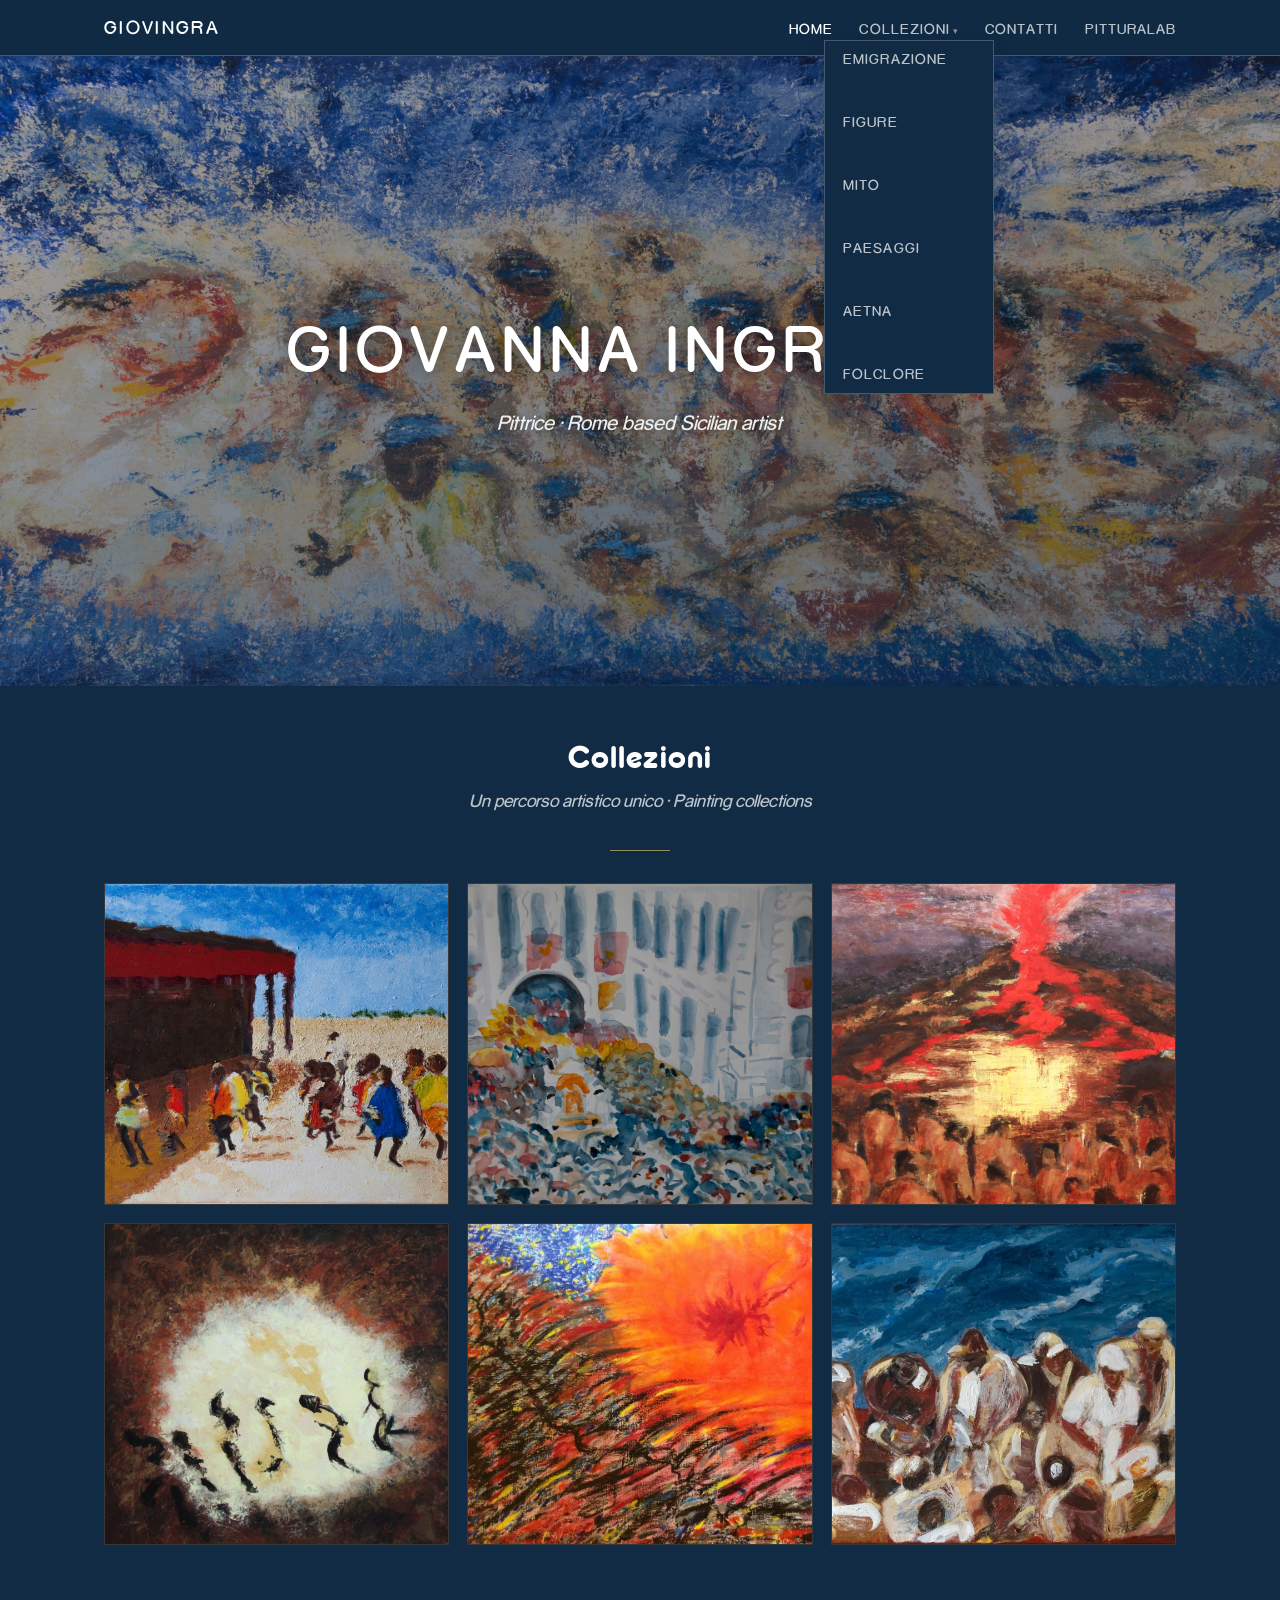
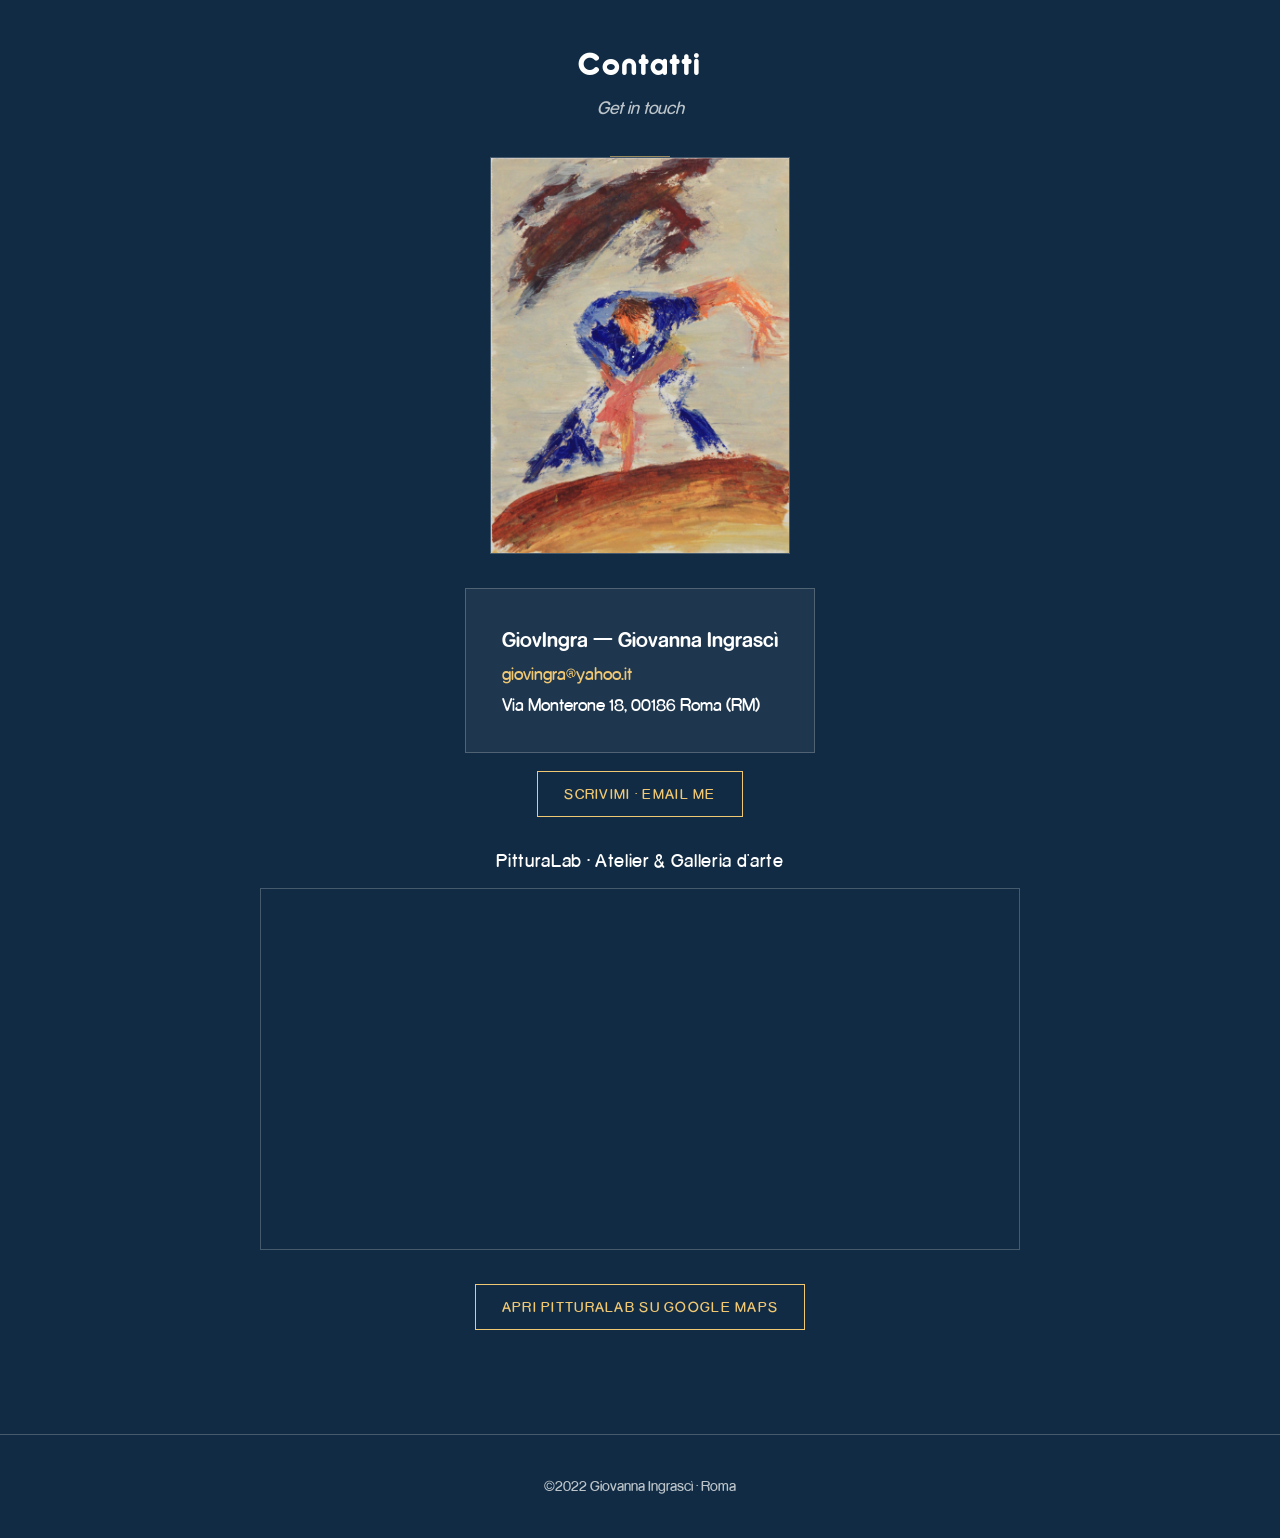
==== index.html @ 83bb87ff "Add files via upload" ====
<!DOCTYPE html>
<html lang="it">
<head>
<meta charset="UTF-8">
<meta name="viewport" content="width=device-width, initial-scale=1">
<title>Artist In Rome | GiovIngra — Giovanna Ingrascì Pittrice</title>
<meta name="description" content="Discover the painting collections by GiovIngra Giovanna Ingrascì, Rome based Sicilian artist">
<meta property="og:title" content="Artist In Rome | GiovIngra Giovanna Ingrascì Pittrice">
<meta property="og:description" content="Discover the painting collections by GiovIngra Giovanna Ingrascì, Rome based Sicilian artist">
<meta property="og:type" content="website">
<meta property="og:url" content="https://www.giovingra.com">
<meta property="og:image" content="images/83c18c6703744e218dd965d51848199d.jpg">
<link rel="stylesheet" href="style.css">
</head>
<body>

<header class="site-header">
  <nav class="nav">
    <span class="brand">GiovIngra</span>
    <button class="nav-toggle" aria-label="Menu">&#9776;</button>
    <ul id="menu">
      <li><a href="index.html" class="active">Home</a></li>
      <li class="has-drop"><a href="index.html#collezioni">Collezioni</a>
        <ul class="dropdown">
          <li><a href="emigrazione.html">Emigrazione</a></li>
          <li><a href="figure.html">Figure</a></li>
          <li><a href="mito.html">Mito</a></li>
          <li><a href="paesaggi.html">Paesaggi</a></li>
          <li><a href="aetna.html">Aetna</a></li>
          <li><a href="folclore.html">Folclore</a></li>
        </ul>
      </li>
      <li><a href="index.html#contatti">Contatti</a></li>
      <li><a href="pitturalab.html">PitturaLab</a></li>
    </ul>
  </nav>
</header>

<section class="hero-banner" style="background-image:url('images/83c18c6703744e218dd965d51848199d.jpg')">
  <div class="inner">
    <h1>Giovanna Ingrascì</h1>
    <p class="tagline">Pittrice &middot; Rome based Sicilian artist</p>
  </div>
</section>

<!-- COLLEZIONI — each thumbnail links to its collection; name shows on hover -->
<section id="collezioni" class="section">
  <h2>Collezioni</h2>
  <p class="sub">Un percorso artistico unico &middot; Painting collections</p>
  <div class="divider"></div>
  <div class="gallery" style="margin-top:32px">

    <a class="collink" href="figure.html">
      <img src="images/4eb9692d2bee469a90c277a0fabdf2e4.jpg" alt="Collezione Figure" loading="lazy">
      <span class="label">Figure</span>
    </a>

    <a class="collink" href="folclore.html">
      <img src="images/0bdeda0271964d248c1760bb34fb7f2d.jpg" alt="Collezione Folclore" loading="lazy">
      <span class="label">Folclore</span>
    </a>

    <a class="collink" href="aetna.html">
      <img src="images/0c5dcab2f1554b5184cb44decdf5c865.jpg" alt="Collezione Aetna" loading="lazy">
      <span class="label">Aetna</span>
    </a>

    <a class="collink" href="mito.html">
      <img src="images/c11b7d2f71674c95960340eeabd93ee1.jpg" alt="Collezione Mito" loading="lazy">
      <span class="label">Mito</span>
    </a>

    <a class="collink" href="paesaggi.html">
      <img src="images/17d9472fa26e437b8615bff3c9b8caa6.jpg" alt="Collezione Paesaggi" loading="lazy">
      <span class="label">Paesaggi</span>
    </a>

    <a class="collink" href="emigrazione.html">
      <img src="images/91cae16fbb894a15b000e4ed913a58af.jpg" alt="Collezione Emigrazione" loading="lazy">
      <span class="label">Emigrazione</span>
    </a>

  </div>
</section>

<!-- CONTATTI -->
<section id="contatti" class="section contact">
  <h2>Contatti</h2>
  <p class="sub">Get in touch</p>
  <div class="divider"></div>
  <img class="contact-img" src="images/9e46b8d1159d46aba63ef789934dd53e.jpg" alt="Bozzetto di Giovanna Ingrascì" loading="lazy">
  <div class="card">
    <p class="name">GiovIngra — Giovanna Ingrascì</p>
    <p><a href="mailto:giovingra@yahoo.it">giovingra@yahoo.it</a></p>
    <p>Via Monterone 18, 00186 Roma (RM)</p>
  </div>
  <div>
    <a class="btn" href="mailto:giovingra@yahoo.it">Scrivimi · Email me</a>
  </div>
  <p class="place">PitturaLab &middot; Atelier &amp; Galleria d'arte</p>
  <div class="map-wrap">
    <iframe title="PitturaLab — Via Monterone 18, Roma" loading="lazy"
      src="https://www.google.com/maps?q=PitturaLab,+Via+Monterone+18,+00186+Roma&output=embed"
      referrerpolicy="no-referrer-when-downgrade"></iframe>
  </div>
  <p><a class="btn" href="https://maps.app.goo.gl/y9eD7Dsu4pyzHqG5A" target="_blank" rel="noopener">Apri PitturaLab su Google Maps</a></p>
</section>

<footer class="site-footer">
  <p>&copy;2022 Giovanna Ingrascì &middot; Roma</p>
</footer>

<script>
  var t=document.querySelector('.nav-toggle'),m=document.getElementById('menu');
  if(t){t.addEventListener('click',function(){m.classList.toggle('open');});}
</script>
</body>
</html>
---- style.css ----
/* GiovIngra — Giovanna Ingrascì — portfolio
   Clean static rebuild. Single stylesheet, no dependencies. */

@font-face{
  font-family:"Rocko";
  src:url("fonts/Rocko-Regular.ttf") format("truetype");
  font-weight:400;font-style:normal;font-display:swap;
}
@font-face{
  font-family:"Rocko";
  src:url("fonts/Rocko-Bold.ttf") format("truetype");
  font-weight:700;font-style:normal;font-display:swap;
}
@font-face{
  font-family:"Rocko Ultra";
  src:url("fonts/Rocko-Ultra.ttf") format("truetype");
  font-weight:400;font-style:normal;font-display:swap;
}
@font-face{
  font-family:"Rocko Ultra";
  src:url("fonts/Rocko-UltraBold.ttf") format("truetype");
  font-weight:700;font-style:normal;font-display:swap;
}

:root{
  --ink:#ffffff;                  /* main text: white */
  --muted:rgba(255,255,255,.72);
  --line:rgba(255,255,255,.22);
  --bg:#102B43;                   /* site background: exact blue from original site */
  --bg-soft:rgba(255,255,255,.06);
  --accent:#f0c873;               /* warm gold accent on blue */
  --max:1120px;
}

*{box-sizing:border-box}
html{scroll-behavior:smooth}
body{
  margin:0;
  font-family:"Rocko","Georgia","Times New Roman",serif;
  color:var(--ink);
  background:var(--bg);
  line-height:1.6;
  -webkit-font-smoothing:antialiased;
}
img{max-width:100%;display:block}
a{color:var(--accent);text-decoration:none}
a:hover{text-decoration:underline}

/* ---- Header / nav ---- */
.site-header{
  position:sticky;top:0;z-index:50;
  background:rgba(16,43,67,.92);
  backdrop-filter:blur(6px);
  border-bottom:1px solid var(--line);
}
.nav{
  max-width:var(--max);margin:0 auto;
  display:flex;align-items:center;justify-content:space-between;
  padding:14px 24px;gap:16px;
}
.brand{
  font-family:"Rocko","Georgia",serif;
  font-size:1.05rem;letter-spacing:.14em;text-transform:uppercase;
  color:var(--ink);font-weight:400;
}
.lab h1,.section h2{font-family:"Rocko Ultra","Rocko",serif}
.nav ul{
  list-style:none;display:flex;gap:26px;margin:0;padding:0;flex-wrap:wrap;
}
.nav a{
  color:var(--muted);text-transform:uppercase;letter-spacing:.08em;
  font-size:.82rem;
}
.nav a:hover,.nav a.active{color:var(--ink);text-decoration:none}
.nav-toggle{display:none}

/* dropdown for Collezioni */
.has-drop{position:relative}
.has-drop > a::after{content:" \25BE";font-size:.7em;opacity:.7}
.dropdown{
  list-style:none;margin:0;padding:8px 0;display:none;
  position:absolute;top:100%;left:50%;transform:translateX(-50%);
  background:var(--bg);border:1px solid var(--line);min-width:170px;
  flex-direction:column;gap:0;box-shadow:0 6px 20px rgba(0,0,0,.08);
}
.has-drop:hover .dropdown,.has-drop:focus-within .dropdown{display:flex}
.dropdown li{padding:0}
.dropdown a{display:block;padding:8px 18px;white-space:nowrap}
.dropdown a:hover{background:rgba(255,255,255,.14)}

/* ---- Hero ---- */
.hero{
  max-width:var(--max);margin:0 auto;padding:64px 24px 40px;text-align:center;
}
.hero h1{
  font-family:"Rocko","Georgia",serif;
  font-size:clamp(2rem,5vw,3.4rem);margin:0 0 .3em;
  letter-spacing:.1em;font-weight:400;text-transform:uppercase;
}
.hero .tagline{color:var(--muted);font-style:italic;font-size:1.15rem;margin:0}
.coltitle{
  font-family:"Rocko Ultra","Rocko",serif;font-weight:400;
  font-size:clamp(1.9rem,4.5vw,3rem);letter-spacing:.04em;margin:0 0 .25em;
}

/* ---- Hero banner with background painting ---- */
.hero-banner{
  position:relative;min-height:70vh;display:flex;align-items:center;justify-content:center;
  text-align:center;background-size:cover;background-position:center;
}
.hero-banner::before{content:"";position:absolute;inset:0;
  background:linear-gradient(rgba(16,43,67,.30),rgba(16,43,67,.60));}
.hero-banner .inner{position:relative;z-index:1;padding:32px 24px}
.hero-banner h1{
  font-family:"Rocko","Georgia",serif;font-weight:400;text-transform:uppercase;
  letter-spacing:.12em;color:#fff;margin:0 0 .25em;
  font-size:clamp(2rem,5.5vw,3.6rem);text-shadow:0 2px 18px rgba(0,0,0,.45);
}
.hero-banner .tagline{color:rgba(255,255,255,.9);font-style:italic;font-size:1.15rem;margin:0;
  text-shadow:0 1px 10px rgba(0,0,0,.45);}

/* ---- Contact image + map ---- */
.contact-img{max-width:300px;margin:0 auto 26px;border:1px solid var(--line);display:block}
.place{font-size:1.05rem;letter-spacing:.04em;margin:30px 0 6px}
.map-wrap{max-width:760px;margin:14px auto 0;border:1px solid var(--line)}
.map-wrap iframe{display:block;width:100%;height:360px;border:0}

/* ---- Lightbox (fullscreen carousel) ---- */
.lb{position:fixed;inset:0;z-index:200;background:rgba(8,20,33,.96);
  display:none;align-items:center;justify-content:center;}
.lb.open{display:flex}
.lb img{max-width:88vw;max-height:78vh;object-fit:contain;box-shadow:0 10px 50px rgba(0,0,0,.6)}
.lb .lb-cap{position:absolute;bottom:26px;left:0;right:0;text-align:center;color:#fff;padding:0 20px}
.lb .lb-cap .t{font-style:italic;font-size:1.05rem;display:block}
.lb .lb-cap .d{color:rgba(255,255,255,.75);font-size:.85rem;display:block;margin-top:3px}
.lb .lb-count{position:absolute;top:22px;left:0;right:0;text-align:center;color:rgba(255,255,255,.7);font-size:.8rem;letter-spacing:.1em}
.lb button{position:absolute;background:none;border:none;color:#fff;cursor:pointer;
  font-size:2.6rem;line-height:1;padding:14px;opacity:.8;transition:opacity .2s}
.lb button:hover{opacity:1}
.lb .lb-prev{left:2vw;top:50%;transform:translateY(-50%)}
.lb .lb-next{right:2vw;top:50%;transform:translateY(-50%)}
.lb .lb-close{top:14px;right:18px;font-size:2rem}
.gallery figure{cursor:pointer}
@media(max-width:620px){
  .lb button{font-size:2rem}
  .lb img{max-width:94vw;max-height:70vh}
}

/* ---- Section headings ---- */
.section{max-width:var(--max);margin:0 auto;padding:48px 24px;scroll-margin-top:80px}
.section h2{
  font-size:1.8rem;font-weight:normal;letter-spacing:.04em;
  text-align:center;margin:0 0 8px;
}
.section .sub{text-align:center;color:var(--muted);margin:0 0 36px;font-style:italic}
.divider{width:60px;height:1px;background:var(--accent);margin:14px auto 0;opacity:.6}

/* ---- Gallery ---- */
.gallery{
  display:grid;grid-template-columns:repeat(auto-fill,minmax(280px,1fr));
  gap:18px;
}
.gallery figure{margin:0;overflow:hidden;background:var(--bg-soft);border:1px solid var(--line);display:flex;flex-direction:column}
.gallery img{
  width:100%;height:300px;object-fit:cover;display:block;
  transition:transform .5s ease;
}
.gallery figure:hover img{transform:scale(1.04)}
.gallery figcaption{
  padding:12px 14px;text-align:center;
}
.gallery figcaption .t{display:block;font-style:italic;font-size:1.02rem}
.gallery figcaption .d{display:block;color:var(--muted);font-size:.82rem;margin-top:3px;letter-spacing:.03em}
.gallery .wide{grid-column:span 2}
@media(max-width:620px){.gallery .wide{grid-column:span 1}}

/* Linked collection thumbnails with hover name overlay */
.collink{position:relative;display:block;overflow:hidden;border:1px solid var(--line);background:#000}
.collink img{width:100%;height:320px;object-fit:cover;display:block;transition:transform .6s ease,opacity .4s ease}
.collink .label{
  position:absolute;inset:0;display:flex;align-items:center;justify-content:center;
  color:#fff;text-transform:uppercase;letter-spacing:.18em;font-size:1.15rem;
  background:rgba(28,26,23,.0);opacity:0;transition:opacity .4s ease,background .4s ease;
  text-align:center;padding:12px;
}
.collink:hover img{transform:scale(1.06);opacity:.55}
.collink:hover .label{opacity:1;background:rgba(28,26,23,.35)}
.collink:hover{text-decoration:none}
.collink.wide{grid-column:span 2}
@media(max-width:620px){.collink.wide{grid-column:span 1}}

/* ---- Contact ---- */
.contact{text-align:center}
.contact .card{
  display:inline-block;text-align:left;border:1px solid var(--line);
  background:var(--bg-soft);padding:28px 36px;margin-top:8px;
}
.contact .card p{margin:.35em 0}
.contact .name{font-size:1.2rem;font-weight:bold}
.btn{
  display:inline-block;margin-top:18px;padding:12px 26px;
  border:1px solid var(--accent);color:var(--accent);
  text-transform:uppercase;letter-spacing:.1em;font-size:.8rem;
}
.btn:hover{background:var(--accent);color:#fff;text-decoration:none}

/* ---- PitturaLab block ---- */
.lab{text-align:center;max-width:760px;margin:0 auto;padding:72px 24px}
.lab h1{font-size:clamp(1.8rem,4vw,2.8rem);font-weight:normal;letter-spacing:.05em;margin:0 0 .4em}
.lab p.lead{font-size:1.2rem;color:var(--muted);margin:0 0 .2em}
.lab p.lead.en{font-style:italic}

/* ---- Footer ---- */
.site-footer{
  border-top:1px solid var(--line);margin-top:40px;
  text-align:center;color:var(--muted);font-size:.8rem;padding:28px 24px;
}

/* ---- Mobile nav ---- */
@media(max-width:680px){
  .nav-toggle{
    display:block;background:none;border:none;font-size:1.5rem;
    color:var(--ink);cursor:pointer;line-height:1;
  }
  .nav ul{
    display:none;position:absolute;top:100%;left:0;right:0;
    flex-direction:column;gap:0;background:var(--bg);
    border-bottom:1px solid var(--line);padding:8px 24px;
  }
  .nav ul.open{display:flex}
  .nav li{padding:8px 0;border-top:1px solid var(--line)}
  .nav{position:relative}
  /* show collection links inline on mobile */
  .dropdown{display:flex !important;position:static;transform:none;border:none;
    box-shadow:none;background:transparent;padding:4px 0 4px 16px;min-width:0}
  .dropdown li{border-top:none;padding:4px 0}
  .has-drop > a::after{content:""}
}
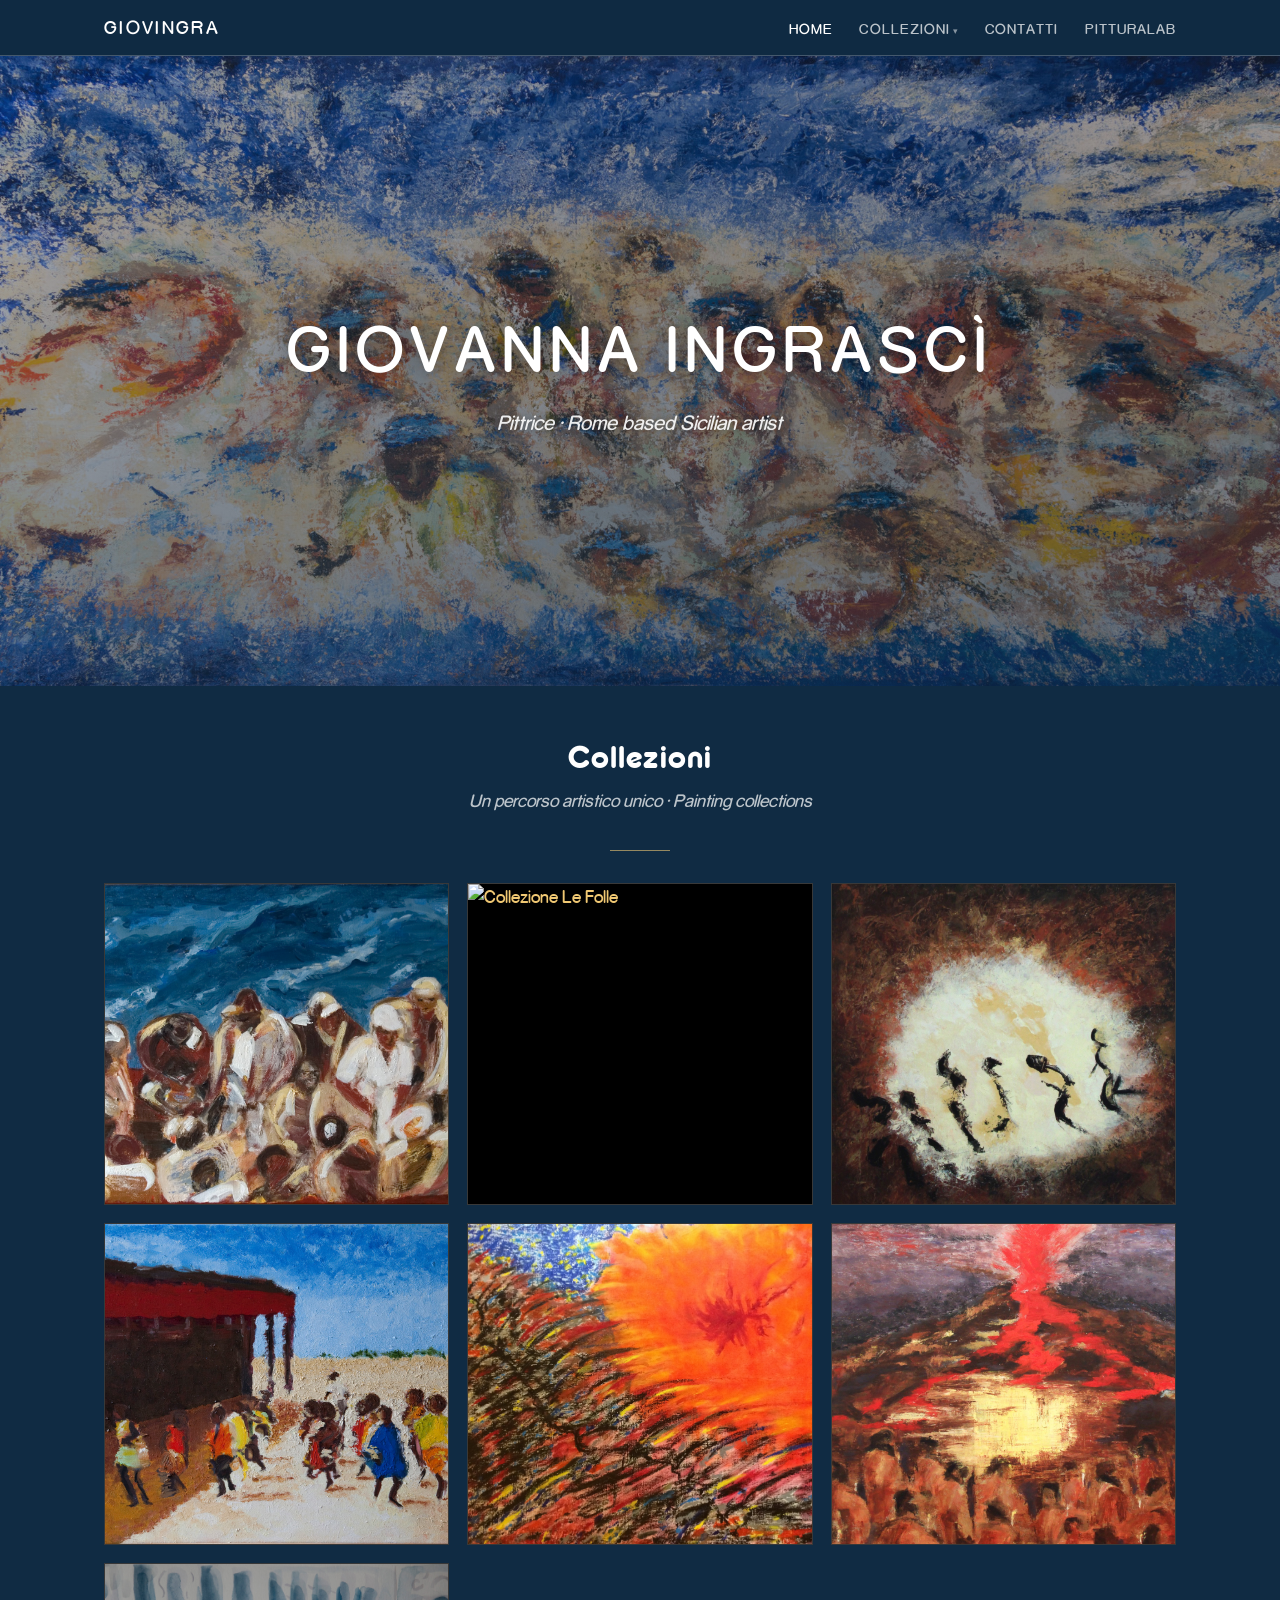
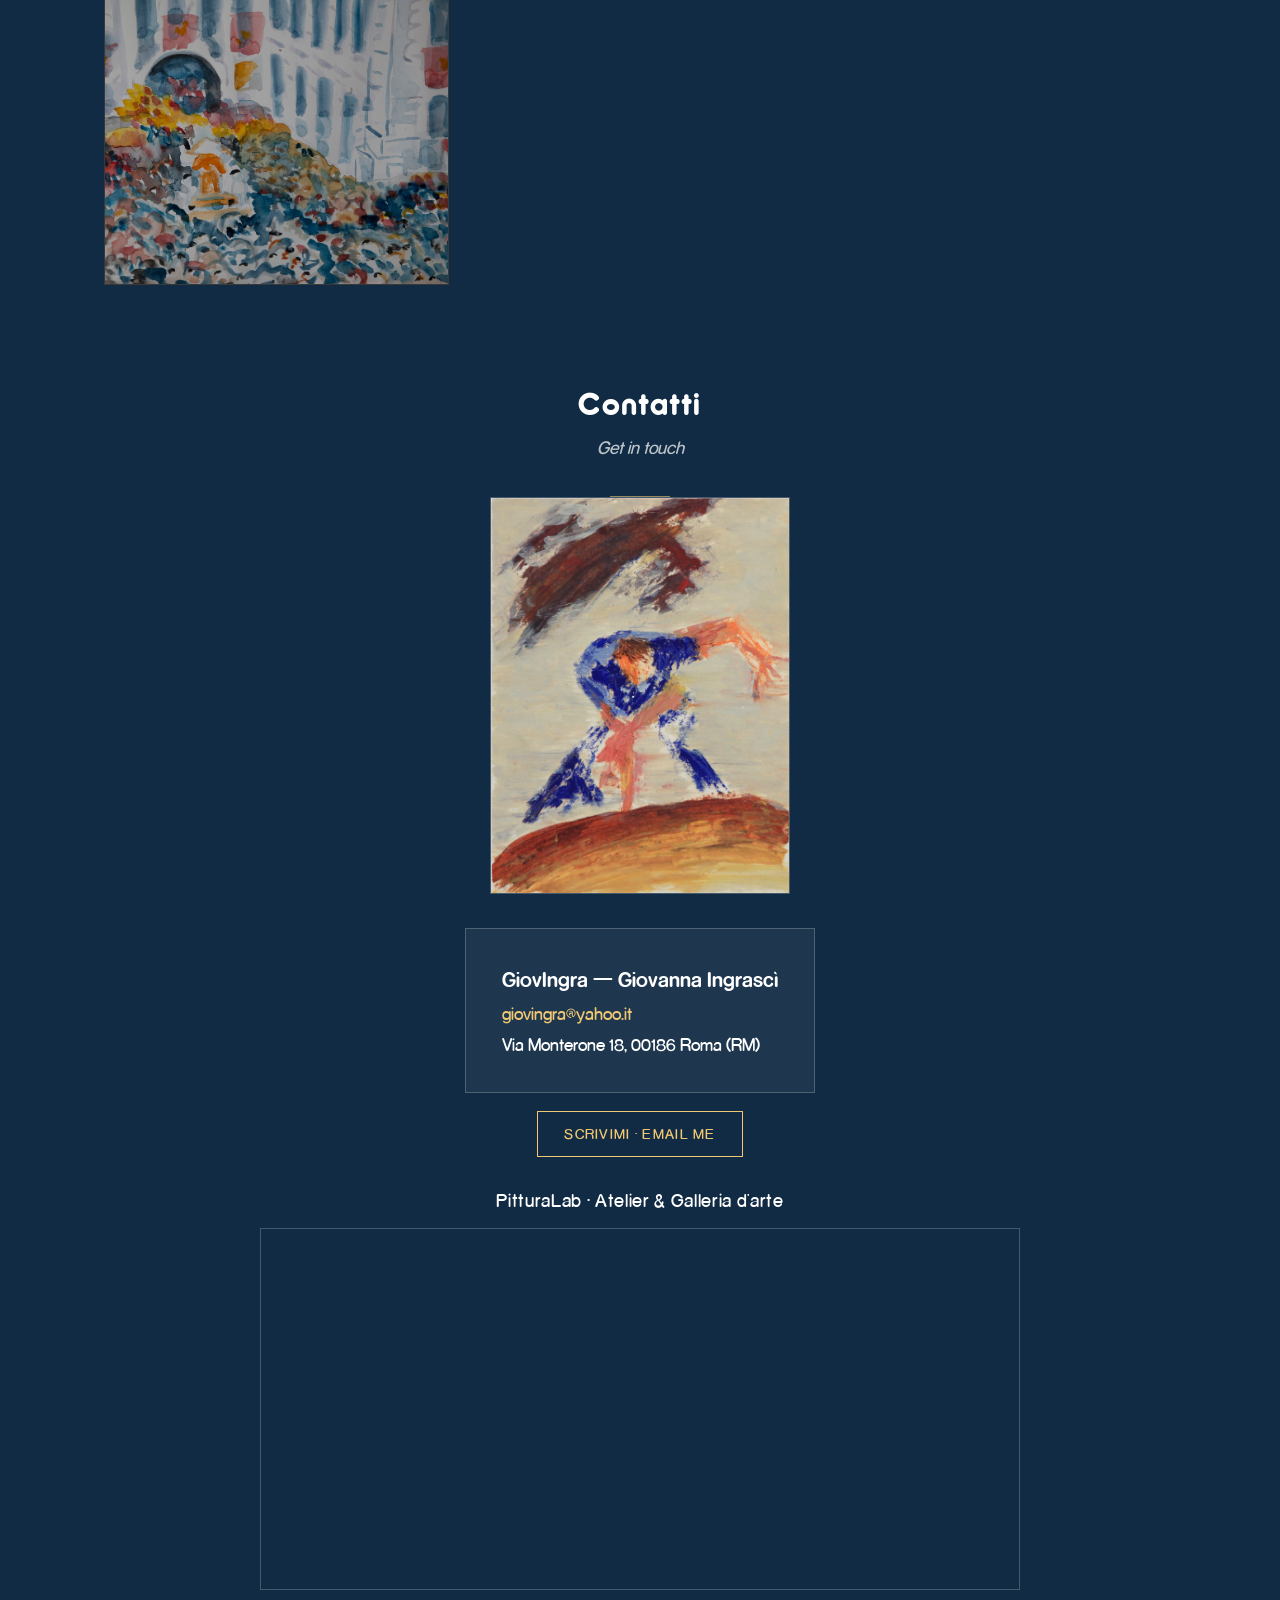
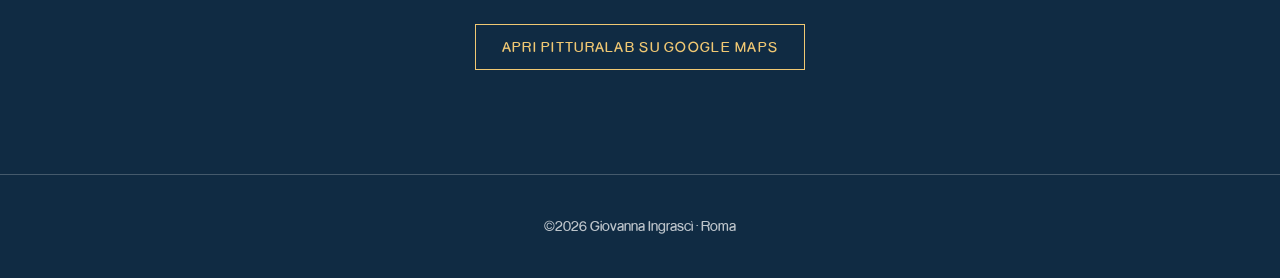
==== commit 9404164b: "Expand collections to 2026" ====
--- a/index.html
+++ b/index.html
@@ -23,8 +23,9 @@
       <li class="has-drop"><a href="index.html#collezioni">Collezioni</a>
         <ul class="dropdown">
           <li><a href="emigrazione.html">Emigrazione</a></li>
+          <li><a href="lefolle.html">Le Folle</a></li>
+          <li><a href="spirito.html">Spirito</a></li>
           <li><a href="figure.html">Figure</a></li>
-          <li><a href="mito.html">Mito</a></li>
           <li><a href="paesaggi.html">Paesaggi</a></li>
           <li><a href="aetna.html">Aetna</a></li>
           <li><a href="folclore.html">Folclore</a></li>
@@ -50,14 +51,29 @@
   <div class="divider"></div>
   <div class="gallery" style="margin-top:32px">
 
+    <a class="collink" href="emigrazione.html">
+      <img src="images/91cae16fbb894a15b000e4ed913a58af.jpg" alt="Collezione Emigrazione" loading="lazy">
+      <span class="label">Emigrazione</span>
+    </a>
+
+    <a class="collink" href="lefolle.html">
+      <img src="images/speranza-2025.jpg" alt="Collezione Le Folle" loading="lazy">
+      <span class="label">Le Folle</span>
+    </a>
+
+    <a class="collink" href="spirito.html">
+      <img src="images/c11b7d2f71674c95960340eeabd93ee1.jpg" alt="Collezione Spirito" loading="lazy">
+      <span class="label">Spirito</span>
+    </a>
+
     <a class="collink" href="figure.html">
       <img src="images/4eb9692d2bee469a90c277a0fabdf2e4.jpg" alt="Collezione Figure" loading="lazy">
       <span class="label">Figure</span>
     </a>
 
-    <a class="collink" href="folclore.html">
-      <img src="images/0bdeda0271964d248c1760bb34fb7f2d.jpg" alt="Collezione Folclore" loading="lazy">
-      <span class="label">Folclore</span>
+    <a class="collink" href="paesaggi.html">
+      <img src="images/17d9472fa26e437b8615bff3c9b8caa6.jpg" alt="Collezione Paesaggi" loading="lazy">
+      <span class="label">Paesaggi</span>
     </a>
 
     <a class="collink" href="aetna.html">
@@ -65,21 +81,10 @@
       <span class="label">Aetna</span>
     </a>
 
-    <a class="collink" href="mito.html">
-      <img src="images/c11b7d2f71674c95960340eeabd93ee1.jpg" alt="Collezione Mito" loading="lazy">
-      <span class="label">Mito</span>
+    <a class="collink" href="folclore.html">
+      <img src="images/0bdeda0271964d248c1760bb34fb7f2d.jpg" alt="Collezione Folclore" loading="lazy">
+      <span class="label">Folclore</span>
     </a>
-
-    <a class="collink" href="paesaggi.html">
-      <img src="images/17d9472fa26e437b8615bff3c9b8caa6.jpg" alt="Collezione Paesaggi" loading="lazy">
-      <span class="label">Paesaggi</span>
-    </a>
-
-    <a class="collink" href="emigrazione.html">
-      <img src="images/91cae16fbb894a15b000e4ed913a58af.jpg" alt="Collezione Emigrazione" loading="lazy">
-      <span class="label">Emigrazione</span>
-    </a>
-
   </div>
 </section>
 
@@ -107,12 +112,21 @@
 </section>
 
 <footer class="site-footer">
-  <p>&copy;2022 Giovanna Ingrascì &middot; Roma</p>
+  <p>&copy;2026 Giovanna Ingrascì &middot; Roma</p>
 </footer>
 
 <script>
   var t=document.querySelector('.nav-toggle'),m=document.getElementById('menu');
   if(t){t.addEventListener('click',function(){m.classList.toggle('open');});}
+
+  // Mobile only: reveal each collection name as its thumbnail scrolls through
+  // the centre of the screen, and hide it again once it scrolls past.
+  if(window.matchMedia('(max-width:680px)').matches && 'IntersectionObserver' in window){
+    var io=new IntersectionObserver(function(entries){
+      entries.forEach(function(e){ e.target.classList.toggle('reveal', e.isIntersecting); });
+    }, {rootMargin:'-38% 0px -38% 0px', threshold:0});
+    document.querySelectorAll('.collink').forEach(function(el){ io.observe(el); });
+  }
 </script>
 </body>
 </html>
--- a/style.css
+++ b/style.css
@@ -64,7 +64,7 @@
   color:var(--ink);font-weight:400;
 }
 .lab h1,.section h2{font-family:"Rocko Ultra","Rocko",serif}
-.nav ul{
+.nav > ul{
   list-style:none;display:flex;gap:26px;margin:0;padding:0;flex-wrap:wrap;
 }
 .nav a{
@@ -222,12 +222,12 @@
     display:block;background:none;border:none;font-size:1.5rem;
     color:var(--ink);cursor:pointer;line-height:1;
   }
-  .nav ul{
+  .nav > ul{
     display:none;position:absolute;top:100%;left:0;right:0;
     flex-direction:column;gap:0;background:var(--bg);
     border-bottom:1px solid var(--line);padding:8px 24px;
   }
-  .nav ul.open{display:flex}
+  .nav > ul.open{display:flex}
   .nav li{padding:8px 0;border-top:1px solid var(--line)}
   .nav{position:relative}
   /* show collection links inline on mobile */
@@ -235,4 +235,8 @@
     box-shadow:none;background:transparent;padding:4px 0 4px 16px;min-width:0}
   .dropdown li{border-top:none;padding:4px 0}
   .has-drop > a::after{content:""}
-}
+
+  /* mobile: reveal a collection name while its thumbnail is centred on screen */
+  .collink.reveal img{transform:scale(1.05);opacity:.55}
+  .collink.reveal .label{opacity:1;background:rgba(28,26,23,.4)}
+}
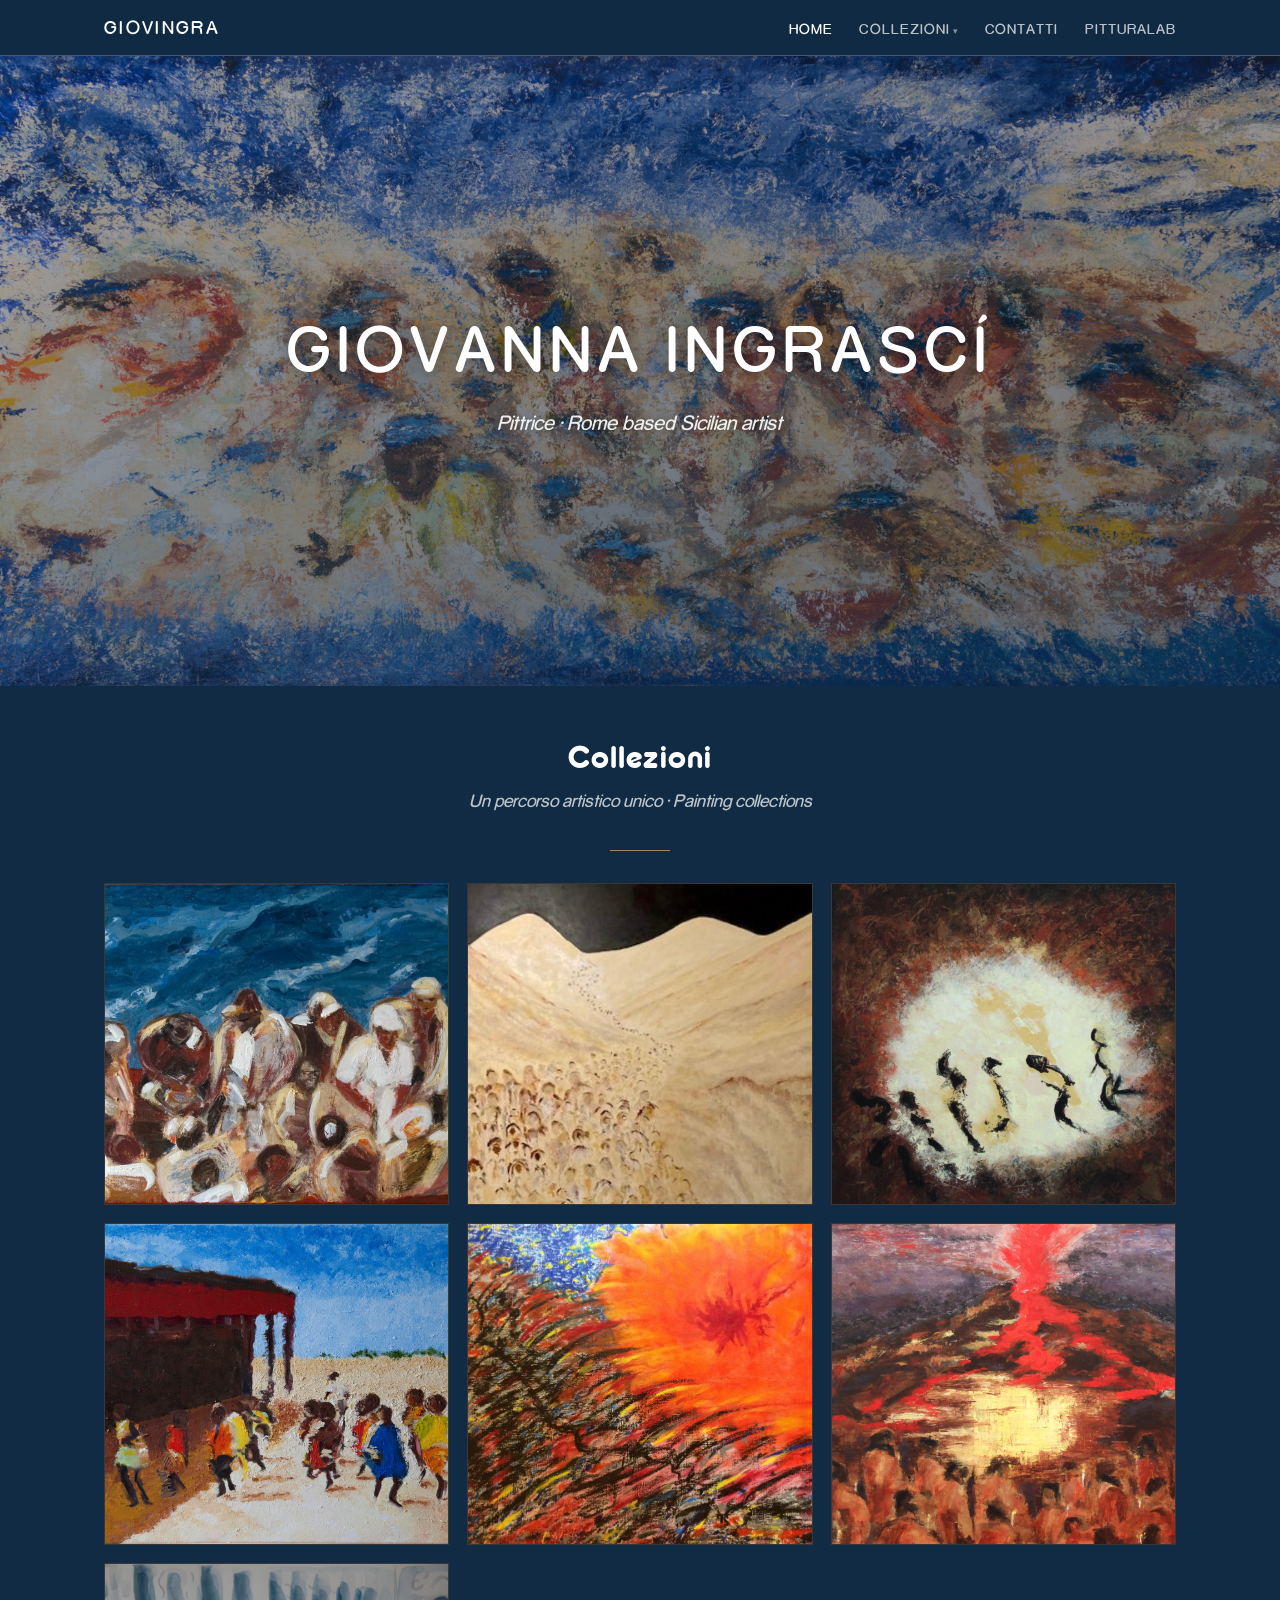
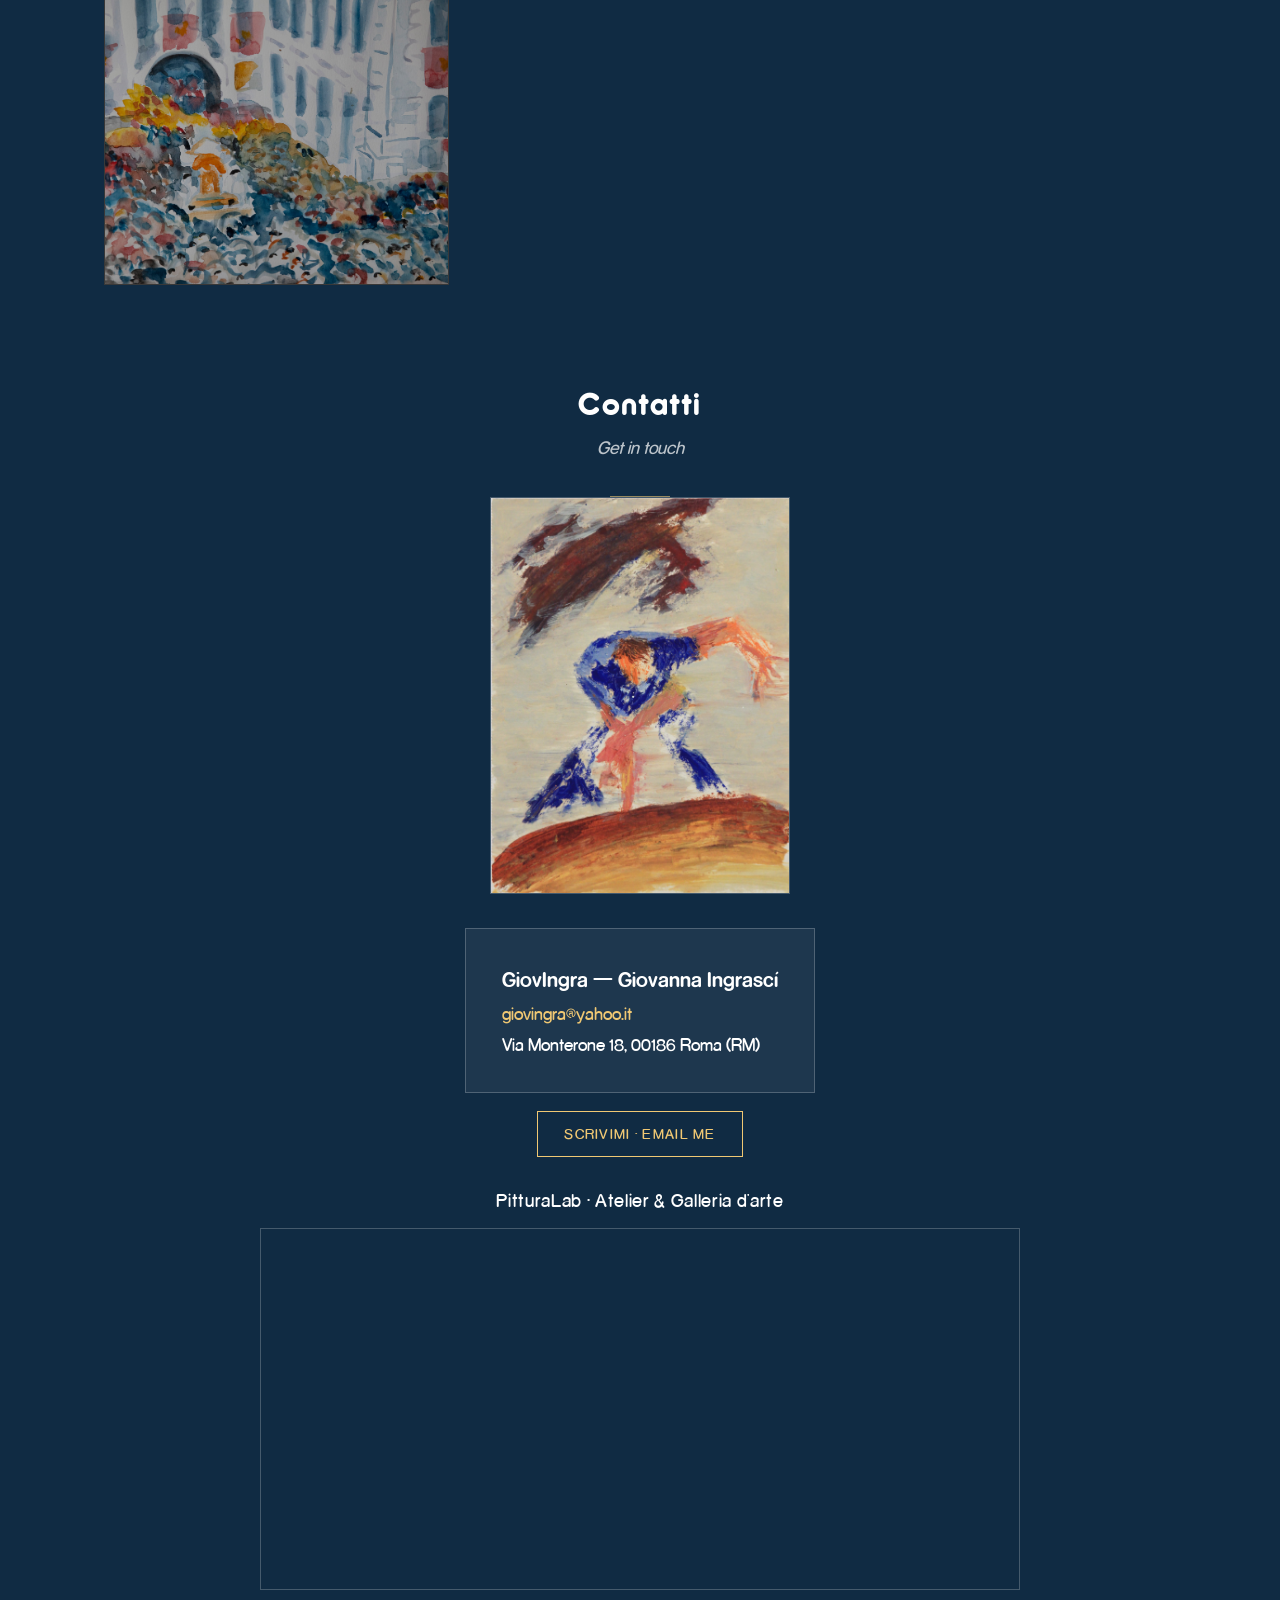
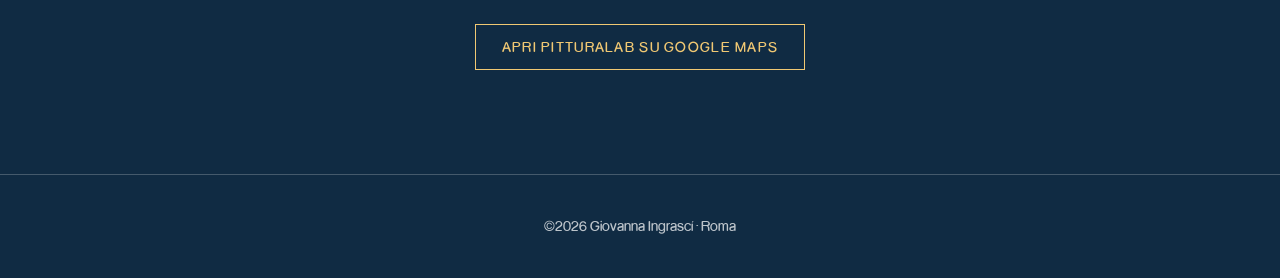
==== commit e6a733e3: "Add files via upload" ====
--- a/index.html
+++ b/index.html
@@ -3,10 +3,10 @@
 <head>
 <meta charset="UTF-8">
 <meta name="viewport" content="width=device-width, initial-scale=1">
-<title>Artist In Rome | GiovIngra — Giovanna Ingrascì Pittrice</title>
-<meta name="description" content="Discover the painting collections by GiovIngra Giovanna Ingrascì, Rome based Sicilian artist">
-<meta property="og:title" content="Artist In Rome | GiovIngra Giovanna Ingrascì Pittrice">
-<meta property="og:description" content="Discover the painting collections by GiovIngra Giovanna Ingrascì, Rome based Sicilian artist">
+<title>Artist In Rome | GiovIngra — Giovanna Ingrascí Pittrice</title>
+<meta name="description" content="Discover the painting collections by GiovIngra Giovanna Ingrascí, Rome based Sicilian artist">
+<meta property="og:title" content="Artist In Rome | GiovIngra Giovanna Ingrascí Pittrice">
+<meta property="og:description" content="Discover the painting collections by GiovIngra Giovanna Ingrascí, Rome based Sicilian artist">
 <meta property="og:type" content="website">
 <meta property="og:url" content="https://www.giovingra.com">
 <meta property="og:image" content="images/83c18c6703744e218dd965d51848199d.jpg">
@@ -39,7 +39,7 @@
 
 <section class="hero-banner" style="background-image:url('images/83c18c6703744e218dd965d51848199d.jpg')">
   <div class="inner">
-    <h1>Giovanna Ingrascì</h1>
+    <h1>Giovanna Ingrascí</h1>
     <p class="tagline">Pittrice &middot; Rome based Sicilian artist</p>
   </div>
 </section>
@@ -93,9 +93,9 @@
   <h2>Contatti</h2>
   <p class="sub">Get in touch</p>
   <div class="divider"></div>
-  <img class="contact-img" src="images/9e46b8d1159d46aba63ef789934dd53e.jpg" alt="Bozzetto di Giovanna Ingrascì" loading="lazy">
+  <img class="contact-img" src="images/9e46b8d1159d46aba63ef789934dd53e.jpg" alt="Bozzetto di Giovanna Ingrascí" loading="lazy">
   <div class="card">
-    <p class="name">GiovIngra — Giovanna Ingrascì</p>
+    <p class="name">GiovIngra — Giovanna Ingrascí</p>
     <p><a href="mailto:giovingra@yahoo.it">giovingra@yahoo.it</a></p>
     <p>Via Monterone 18, 00186 Roma (RM)</p>
   </div>
@@ -112,7 +112,7 @@
 </section>
 
 <footer class="site-footer">
-  <p>&copy;2026 Giovanna Ingrascì &middot; Roma</p>
+  <p>&copy;2026 Giovanna Ingrascí &middot; Roma</p>
 </footer>
 
 <script>
